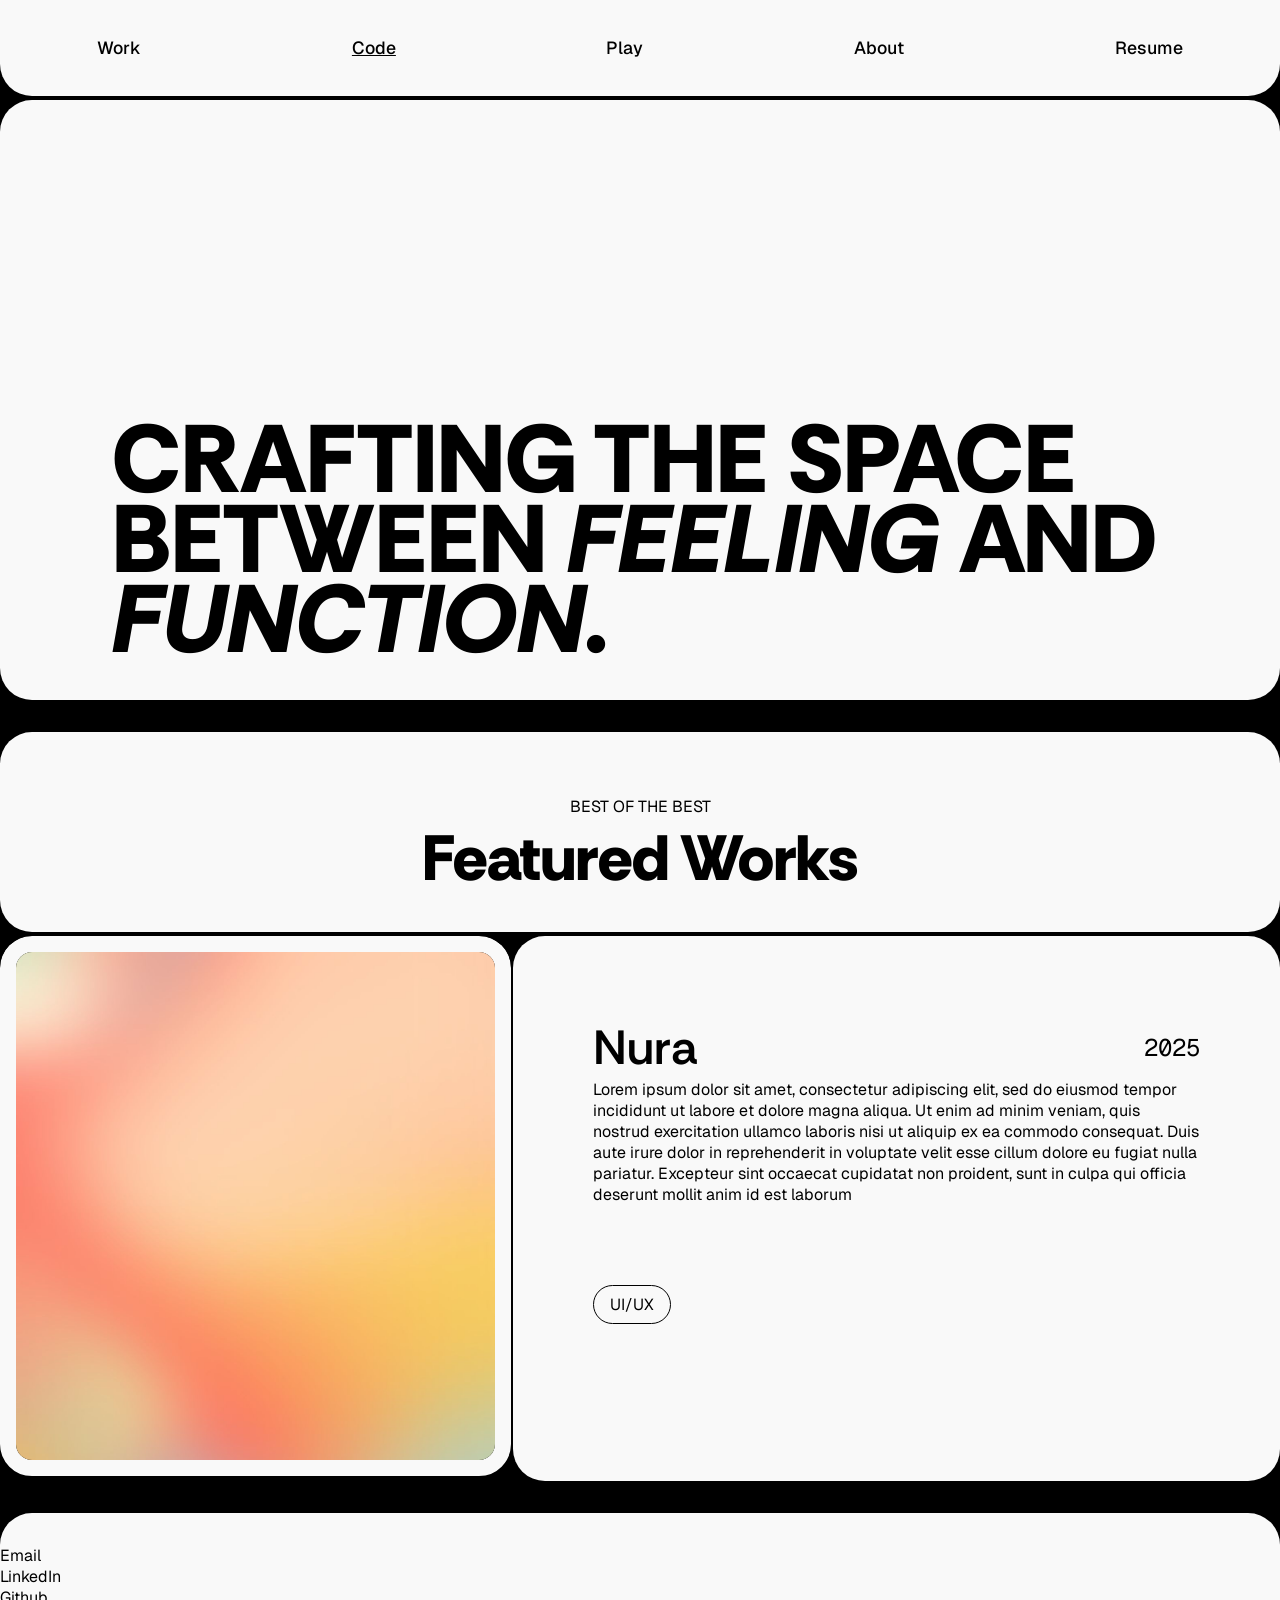
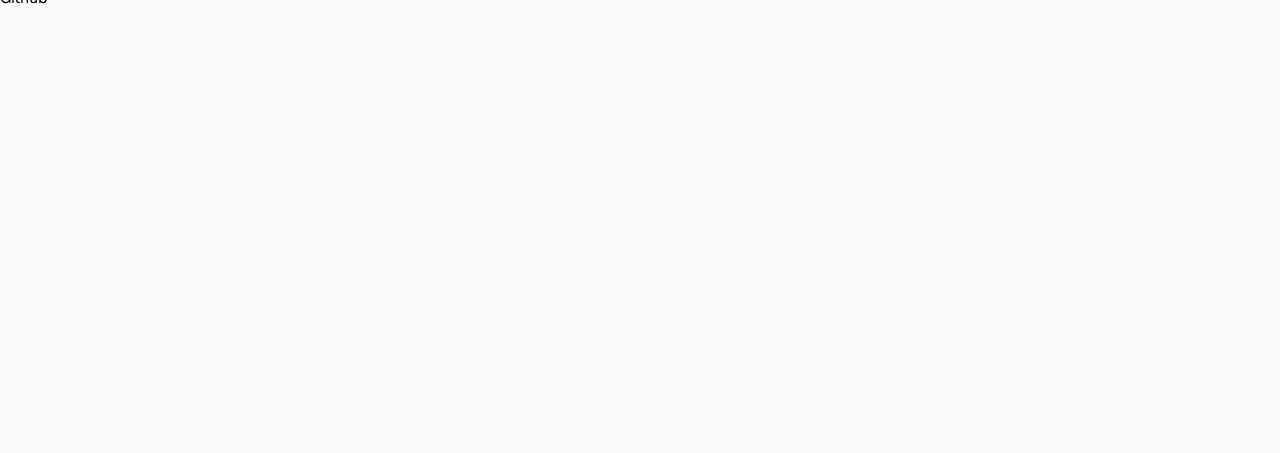
==== index.html @ 6d48b1a0 "updated for mobile first" ====
<!DOCTYPE html>
<html lang="en">

<head>
	<meta charset="UTF-8">
	<meta name="viewport" content="width=device-width, initial-scale=1.0">
	<!-- META TAG https://typography-interaction-2526.github.io/topic/responsive/#viewport-meta-tag -->
	
    <link rel="stylesheet" href="reset.css">
	<link rel="stylesheet" href="style.css">
    <script defer src="main.js"></script>
    
    <!-- FONTS -->
    <link rel="preconnect" href="https://fonts.googleapis.com">
    <link rel="preconnect" href="https://fonts.gstatic.com" crossorigin>
    <link href="https://fonts.googleapis.com/css2?family=Geist+Mono:wght@100..900&family=Geist:wght@100..900&family=Rethink+Sans:ital,wght@0,400..800;1,400..800&display=swap" rel="stylesheet">
	
    <!-- ==============FONTS ============== -->
	
	<title>Test portfolio page</title>
</head>
<body>
    <header>
<nav>
    <ul>
        <li>
            Work
        </li>
        <li>
            <a href="">Code</a>
        </li>
        <li>
            Play
        </li>
        <li>
            About
        </li>
        <li>
            Resume
        </li>
    </ul>
</nav>
    </header>

    <main>
    <section class="hero">
        <h1>Crafting the space between <em>feeling</em> and <em>function</em>.</h1>
    </section>

    <section class="projects">
        <hgroup class="project-header">
            <p class="micro-text">Best of the Best</p>
            <h2>Featured Works</h2>
        </hgroup>
        <ul>
        <li>
            <div class="project-image">
                <img src="/assets/image-test.jpg" alt="">
              </div>
                <section class="project-info">
                    <div class="heading-date">
                        <h3>Nura</h3>
                        <p class="date">2025</p>
                    </div>
                    <p class="bio">Lorem ipsum dolor sit amet, consectetur adipiscing elit, sed do eiusmod tempor incididunt ut labore et dolore magna aliqua. Ut enim ad minim veniam, quis nostrud exercitation ullamco laboris nisi ut aliquip ex ea commodo consequat. Duis aute irure dolor in reprehenderit in voluptate velit esse cillum dolore eu fugiat nulla pariatur. Excepteur sint occaecat cupidatat non proident, sunt in culpa qui officia deserunt mollit anim id est laborum</p>

                    <p class="tag">UI/UX</p>
                </section>
            </li>
        </ul>
    </section>
<p></p>
    </main>

    <footer>
<section class="socials">
    <ul>
        <li>
            Email
        </li>
        <li>
            LinkedIn
        </li>
        <li>
            Github
        </li>
    </ul>
</section>
    </footer>
</body>
</html>
---- style.css ----
:root {
  --black: #000000;
}

body {
font-family: "Geist",sans-serif;

  scroll-behavior: smooth;
  background-color: var(--black);
}

header {
  nav {
    ul {
      font-size: 1.1rem;
      font-weight: 500;
      display: flex;
      justify-content: space-around;
      align-items: center;
      
      
      gap: 1rem;
      padding-top: 2rem;
      padding-bottom: 2rem;
      margin-bottom: .25rem;
      
      background-color: #f9f9f9;
      border-radius: 0 0 2rem 2rem;


      li {
        /* Reset strips li styles — re-apply so your rules take effect */
        text-align: center;
        padding: 0.25em 0.5em;
        color: inherit;
      }

      a {
        color: inherit;
        text-decoration: underline;
      }
    }
  }
}

main {
  .hero {
    background-color: #f9f9f9;
    border-radius: 2rem;
    margin-bottom: 0.25rem;

    /* Mobile-first heading */
    h1 {
      padding: 4rem 1.75rem 2.5rem;
      font-family: "Rethink Sans", sans-serif;
      font-size: 2.4rem;
      font-weight: 800;
      line-height: 1.15;
      text-transform: uppercase;

      em {
        font-style: italic;
      }
    }
  }
}

.projects {
  .project-header {
    background-color: #f9f9f9;
    border-radius: 2rem;
    padding-top: 2rem;
    padding-bottom: 2rem;
    margin-bottom: 0.25rem;
    margin-top: 2rem;

    text-align: center;

    .micro-text {
      text-transform: uppercase;
      padding-top: 2rem;
    }

    h2 {
      font-family: "Rethink Sans";
      font-weight: 800;
      font-size: 4rem;
    }
  }

  /* li is inside .projects ul, not .project-header — selector must match HTML */
  ul {
      margin-bottom: 2rem;
  
    li {
      display: flex;
      /* Mobile-first: stack image and content */
      flex-direction: column;
      margin-bottom: 1rem;
      
      .project-info {
      /* Mobile-first: full width below image */
      width: 100%;
      background-color: #f9f9f9;
      border-radius: 2rem;

      padding: 2rem;

      .heading-date{
        display: flex;
        align-items:center;
        justify-content: space-between;
        gap: 1rem;
      
            h3{
            font-family: "Rethink Sans";
            text-transform: capitalize;
            font-weight: 600;
            font-size: 3rem;
          }
          p.date {
            font-family: "Geist Mono";
            font-size: 1.5rem;
          }
        }

        .tag {
          display: inline-block;
          margin-top: 5rem;
          padding: 0.5rem;
          padding-left: 1rem;
          padding-right: 1rem;
          border: 1px solid #000000; 
          border-radius: 2rem;  
        }
    }

    /* Sourced from :https://codepen.io/keralpatel/pen/BajqRWK */

      /* Shine sweep (ONLY on hover) — keeps your existing img styling exactly */
      .project-image {
        position: relative;
        display: inline-block; /* shrink-wrap to the img so its size stays identical */
        border-radius: 2rem;   /* matches your img radius */
        overflow: hidden;      /* clips the shine sweep */
        margin-right: .1rem;  /* keeps your original spacing */
      }

      .project-image::before {
        content: '';
        position: absolute;
        top: 0;
        left: 0;
        height: 100%;
        width: 45%;
        pointer-events: none;
        opacity: 0;
        transform: translateX(-160%) skewX(-25deg);
        background: linear-gradient(
          to right,
          rgba(255, 255, 255, 0.0) 0%,
          rgba(255, 255, 255, 0.14) 35%,
          rgba(255, 255, 255, 0.55) 50%,
          rgba(255, 255, 255, 0.14) 65%,
          rgba(255, 255, 255, 0.0) 100%
        );
      }

      .project-image:hover::before,
      .project-image:focus-within::before {
        opacity: 1;
        animation: shine-sweep 900ms ease-in-out;
      }

      img {
        /* Mobile-first image: full width, shorter height */
        width: 100%;
        height: 40vh;
        border-radius: 2rem;
        object-fit: cover;
        overflow: hidden;
        border: 1rem solid #f9f9f9;}
    }
  }
}

footer {
  height: 60vh;
  padding-top: 2rem;
  padding-bottom: 2rem;
  
  background-color: #f9f9f9;
  border-radius: 2rem 2rem 0 0;
}


@keyframes shine-sweep {
  0%   { transform: translateX(-160%) skewX(-25deg); }
  100% { transform: translateX(320%)  skewX(-25deg); }
}

@media (prefers-reduced-motion: reduce) {
  .project-image::before {
    animation: none !important;
    opacity: 0 !important;
  }
}


/* media queries */
@media (min-width: 768px) {
  /* Tablet/desktop hero heading (original large style) */
  main .hero h1 {
    padding-top: 20rem;
    padding-left: 7rem;
    padding-right: 4rem;
    font-size: 4.5rem;
    line-height: 4.2rem;
  }

  /* Projects: side‑by‑side layout on wider screens */
  .projects ul li {
    flex-direction: row;
  }

  .projects ul li .project-info {
    width: 60vw;
    padding: 5rem;
  }

  .projects ul li img {
    width: 40vw;
    height: 60vh;
  }
}

@media (min-width: 1200px) {
  /* Slightly larger hero on big desktops */
  main .hero h1 {
    font-size: 6rem;
    line-height: 5rem;
  }
}
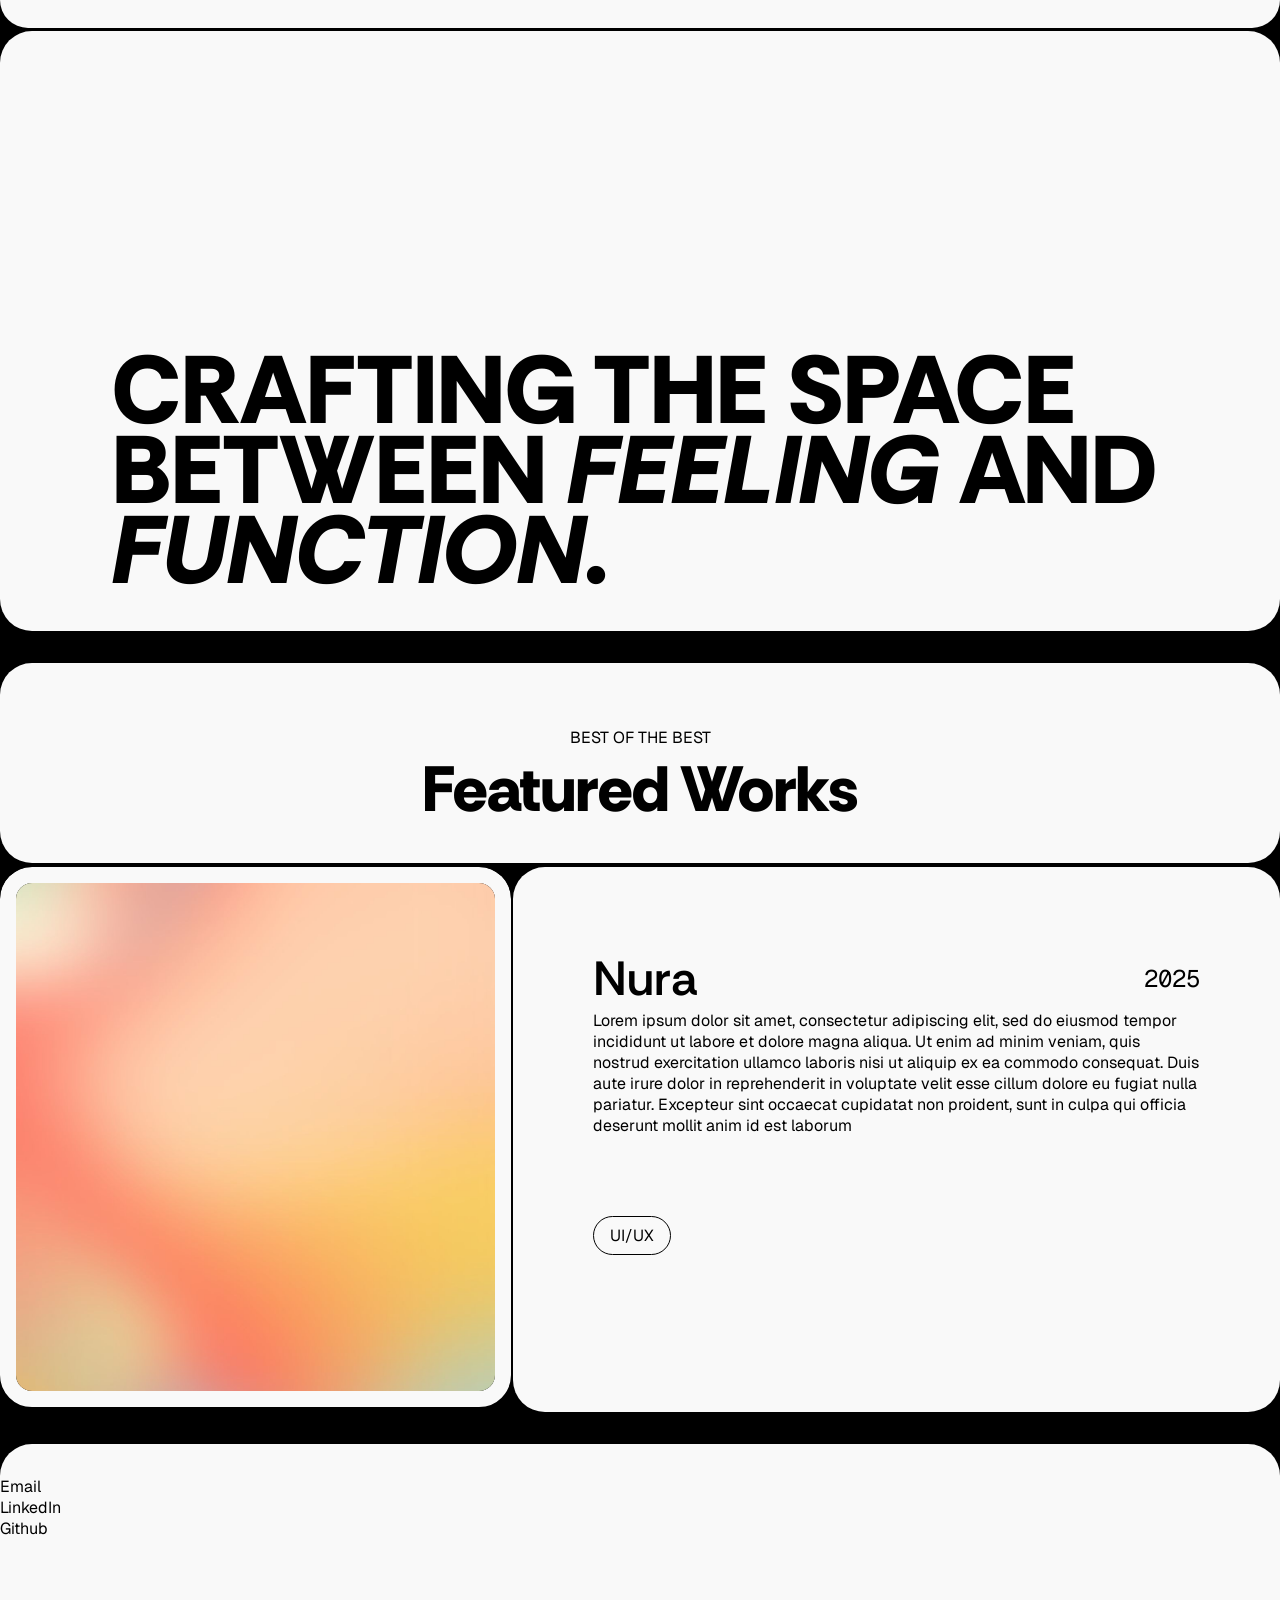
==== commit 2ec2fafb: "Refactor header layout and improve mobile navigation; implement hamburger menu with transition effec" ====
--- a/index.html
+++ b/index.html
@@ -21,25 +21,29 @@
 </head>
 <body>
     <header>
-<nav>
-    <ul>
-        <li>
-            Work
-        </li>
-        <li>
-            <a href="">Code</a>
-        </li>
-        <li>
-            Play
-        </li>
-        <li>
-            About
-        </li>
-        <li>
-            Resume
-        </li>
-    </ul>
-</nav>
+        <!-- Mobile hamburger menu button -->
+        <svg class="ham hamRotate ham4" viewBox="0 0 100 100" width="48" onclick="this.classList.toggle('active')">
+          <path
+            class="line top"
+            d="m 70,33 h -40 c 0,0 -8.5,-0.149796 -8.5,8.5 0,8.649796 8.5,8.5 8.5,8.5 h 20 v -20" />
+          <path
+            class="line middle"
+            d="m 70,50 h -40" />
+          <path
+            class="line bottom"
+            d="m 30,67 h 40 c 0,0 8.5,0.149796 8.5,-8.5 0,-8.649796 -8.5,-8.5 -8.5,-8.5 h -20 v 20" />
+        </svg>
+
+        <!-- Main navigation (visible on desktop, toggled by ham on mobile) -->
+        <nav>
+            <ul>
+                <li>Work</li>
+                <li><a href="">Code</a></li>
+                <li>Play</li>
+                <li>About</li>
+                <li>Resume</li>
+            </ul>
+        </nav>
     </header>
 
     <main>
--- a/style.css
+++ b/style.css
@@ -3,33 +3,85 @@
 }
 
 body {
-font-family: "Geist",sans-serif;
-
+  font-family: "Geist", sans-serif;
   scroll-behavior: smooth;
   background-color: var(--black);
 }
 
+/* Base styles for hamburger */
+.ham {
+  cursor: pointer;
+  -webkit-tap-highlight-color: transparent;
+  transition: transform 400ms;
+  -moz-user-select: none;
+  -webkit-user-select: none;
+  -ms-user-select: none;
+  user-select: none;
+}
+
+.hamRotate.active {
+  transform: rotate(45deg);
+}
+
+.line {
+  fill: none;
+  transition: stroke-dasharray 400ms, stroke-dashoffset 400ms;
+  stroke: #000;
+  stroke-width: 5.5;
+  stroke-linecap: round;
+}
+
+.ham4 .top {
+  stroke-dasharray: 40 121;
+}
+
+.ham4 .bottom {
+  stroke-dasharray: 40 121;
+}
+
+.ham4.active .top {
+  stroke-dashoffset: -68px;
+}
+
+.ham4.active .bottom {
+  stroke-dashoffset: -68px;
+}
+
 header {
+  position: relative;
+  display: flex;
+  flex-direction: column;
+  align-items: flex-start;
+  padding: 1rem 1.5rem 0.75rem;
+  background-color: #f9f9f9;
+  border-radius: 0 0 2rem 2rem;
+
+  margin-bottom: .2rem;
+
+  /* Mobile: show hamburger, keep nav collapsed by default */
   nav {
+    display: block;
+    max-height: 0;
+    opacity: 0;
+    overflow: hidden;
+    pointer-events: none;
+    transform: translateY(-0.25rem);
+    transition:
+      max-height 260ms ease,
+      opacity 200ms ease,
+      transform 200ms ease;
+
     ul {
       font-size: 1.1rem;
       font-weight: 500;
       display: flex;
-      justify-content: space-around;
-      align-items: center;
-      
-      
+      flex-direction: column;
       gap: 1rem;
-      padding-top: 2rem;
-      padding-bottom: 2rem;
-      margin-bottom: .25rem;
-      
+      margin-top: 1rem;
+      padding: 1.5rem 1rem;
       background-color: #f9f9f9;
-      border-radius: 0 0 2rem 2rem;
-
 
       li {
-        /* Reset strips li styles — re-apply so your rules take effect */
         text-align: center;
         padding: 0.25em 0.5em;
         color: inherit;
@@ -41,6 +93,18 @@
       }
     }
   }
+}
+
+/* When hamburger is active, reveal the nav on mobile */
+.ham.active + nav {
+  max-height: 500px;
+  opacity: 1;
+  pointer-events: auto;
+  transform: translateY(0);
+}
+
+header .ham {
+  align-self: flex-end;
 }
 
 main {
@@ -82,9 +146,10 @@
     }
 
     h2 {
+      /* Mobile-first: smaller section heading */
       font-family: "Rethink Sans";
       font-weight: 800;
-      font-size: 4rem;
+      font-size: 2.2rem;
     }
   }
 
@@ -218,6 +283,36 @@
     line-height: 4.2rem;
   }
 
+  /* Tablet/desktop: restore large section heading size */
+  .projects .project-header h2 {
+    font-size: 4rem;
+  }
+
+  /* Tablet/desktop: hide hamburger, show horizontal nav */
+  header {
+    justify-content: center;
+  }
+
+  header .ham {
+    display: none;
+  }
+
+  header nav {
+    display: block;
+  }
+
+  header nav ul {
+    flex-direction: row;
+    justify-content: space-around;
+    align-items: center;
+    gap: 1rem;
+    margin-top: 0;
+    padding-top: 2rem;
+    padding-bottom: 2rem;
+    background-color: #f9f9f9;
+    border-radius: 0 0 2rem 2rem;
+  }
+
   /* Projects: side‑by‑side layout on wider screens */
   .projects ul li {
     flex-direction: row;
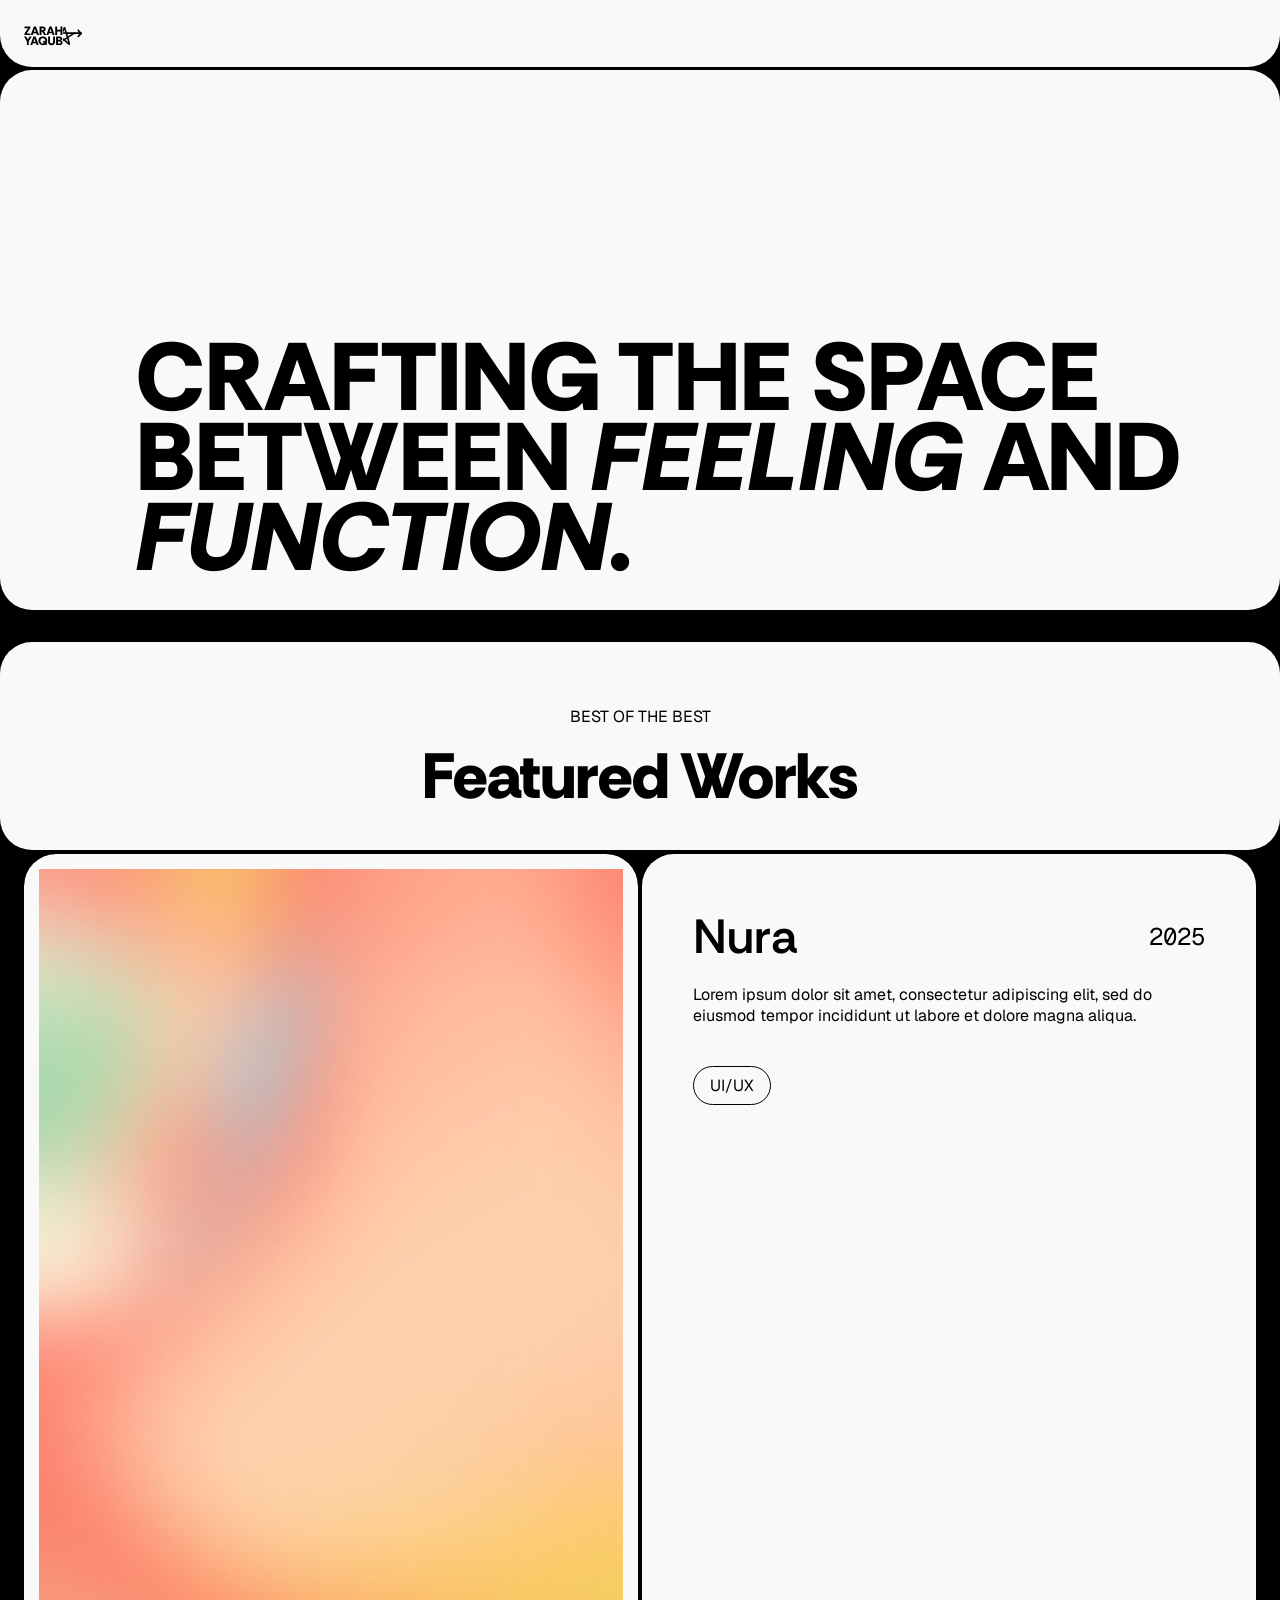
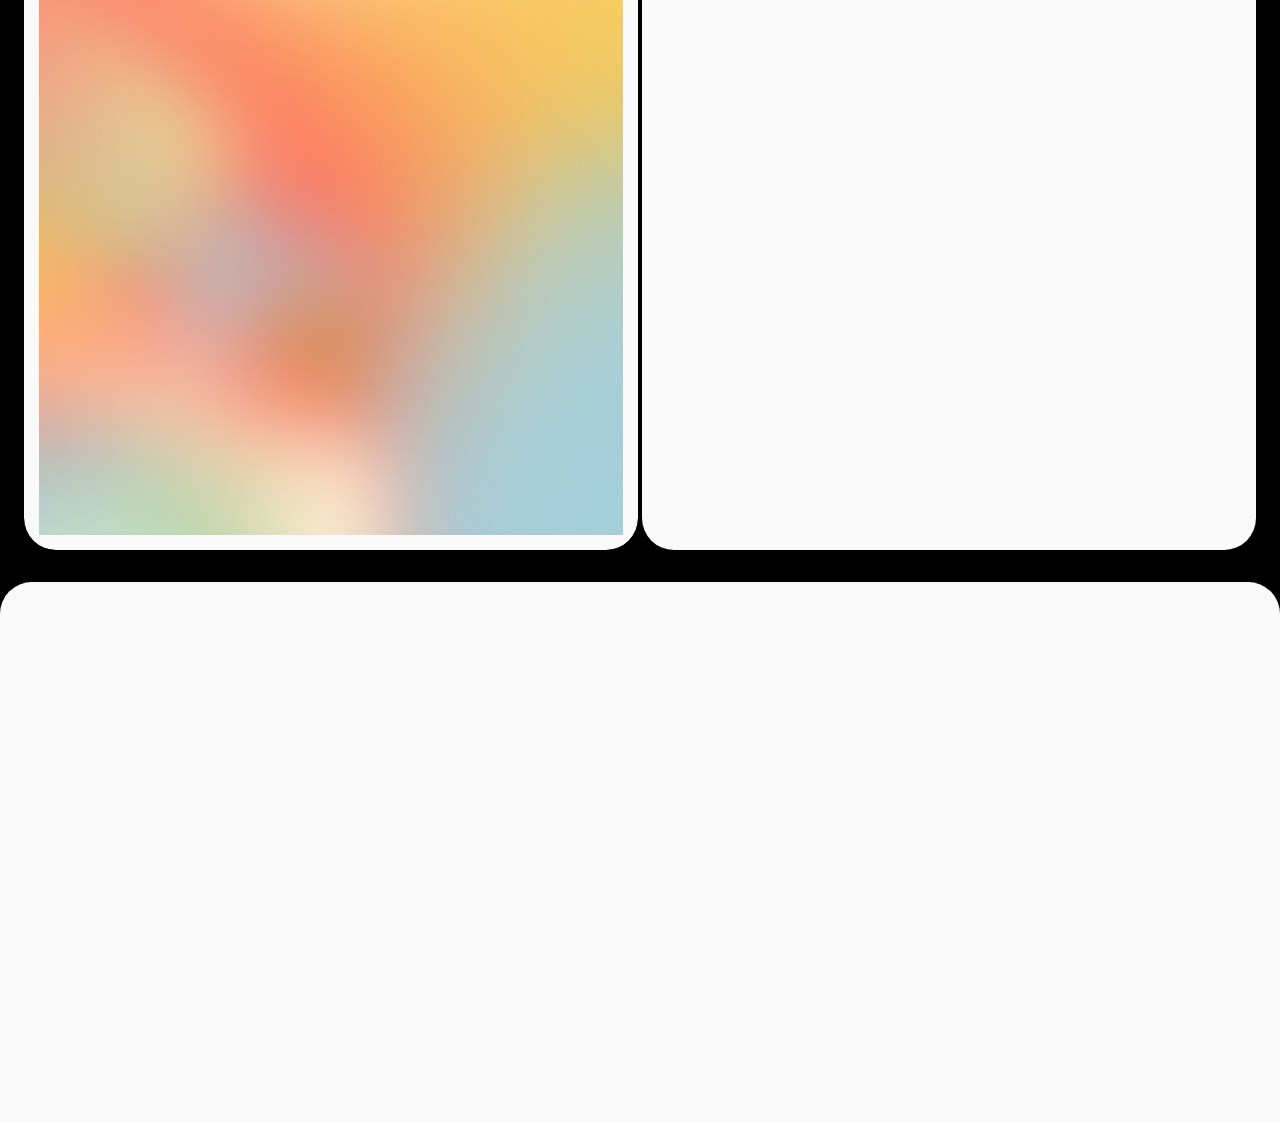
==== commit 36bef36e: "updte" ====
--- a/index.html
+++ b/index.html
@@ -1,95 +1,84 @@
 <!DOCTYPE html>
 <html lang="en">
+<head>
+  <meta charset="UTF-8">
+  <meta name="viewport" content="width=device-width, initial-scale=1.0">
 
-<head>
-	<meta charset="UTF-8">
-	<meta name="viewport" content="width=device-width, initial-scale=1.0">
-	<!-- META TAG https://typography-interaction-2526.github.io/topic/responsive/#viewport-meta-tag -->
-	
-    <link rel="stylesheet" href="reset.css">
-	<link rel="stylesheet" href="style.css">
-    <script defer src="main.js"></script>
-    
-    <!-- FONTS -->
-    <link rel="preconnect" href="https://fonts.googleapis.com">
-    <link rel="preconnect" href="https://fonts.gstatic.com" crossorigin>
-    <link href="https://fonts.googleapis.com/css2?family=Geist+Mono:wght@100..900&family=Geist:wght@100..900&family=Rethink+Sans:ital,wght@0,400..800;1,400..800&display=swap" rel="stylesheet">
-	
-    <!-- ==============FONTS ============== -->
-	
-	<title>Test portfolio page</title>
+  <link rel="stylesheet" href="reset.css">
+  <link rel="stylesheet" href="style.css">
+  <script defer src="main.js"></script>
+
+  <link rel="preconnect" href="https://fonts.googleapis.com">
+  <link rel="preconnect" href="https://fonts.gstatic.com" crossorigin>
+  <link href="https://fonts.googleapis.com/css2?family=Geist+Mono:wght@100..900&family=Geist:wght@100..900&family=Rethink+Sans:ital,wght@0,400..800;1,400..800&display=swap" rel="stylesheet">
+
+  <title>Test portfolio page</title>
 </head>
+
 <body>
-    <header>
-        <!-- Mobile hamburger menu button -->
-        <svg class="ham hamRotate ham4" viewBox="0 0 100 100" width="48" onclick="this.classList.toggle('active')">
-          <path
-            class="line top"
-            d="m 70,33 h -40 c 0,0 -8.5,-0.149796 -8.5,8.5 0,8.649796 8.5,8.5 8.5,8.5 h 20 v -20" />
-          <path
-            class="line middle"
-            d="m 70,50 h -40" />
-          <path
-            class="line bottom"
-            d="m 30,67 h 40 c 0,0 8.5,0.149796 8.5,-8.5 0,-8.649796 -8.5,-8.5 -8.5,-8.5 h -20 v 20" />
-        </svg>
+  <header>
+    <nav>
+      <div class="nav-top">
+        <a href="/" class="logo">
+          <img src="assets/LOGO.svg" alt="" width="59" height="20">
+        </a>
 
-        <!-- Main navigation (visible on desktop, toggled by ham on mobile) -->
-        <nav>
-            <ul>
-                <li>Work</li>
-                <li><a href="">Code</a></li>
-                <li>Play</li>
-                <li>About</li>
-                <li>Resume</li>
-            </ul>
-        </nav>
-    </header>
+        <!-- Native HTML control (better than onclick on svg) -->
+        <button class="menu-toggle" type="button">
+          <svg class="ham hamRotate ham4" viewBox="0 0 100 100" width="48">
+            <path class="line top"
+              d="m 70,33 h -40 c 0,0 -8.5,-0.149796 -8.5,8.5 0,8.649796 8.5,8.5 8.5,8.5 h 20 v -20" />
+            <path class="line middle" d="m 70,50 h -40" />
+            <path class="line bottom"
+              d="m 30,67 h 40 c 0,0 8.5,0.149796 8.5,-8.5 0,-8.649796 -8.5,-8.5 -8.5,-8.5 h -20 v 20" />
+          </svg>
+        </button>
+      </div>
 
-    <main>
+      <ul>
+        <li><a href="#">Work</a></li>
+        <li><a href="#">Code</a></li>
+        <li><a href="#">Play</a></li>
+        <li><a href="#">About</a></li>
+        <li><a href="#">Resume</a></li>
+      </ul>
+    </nav>
+  </header>
+
+  <main>
     <section class="hero">
-        <h1>Crafting the space between <em>feeling</em> and <em>function</em>.</h1>
+      <h1>Crafting the space between <em>feeling</em> and <em>function</em>.</h1>
     </section>
 
     <section class="projects">
-        <hgroup class="project-header">
-            <p class="micro-text">Best of the Best</p>
-            <h2>Featured Works</h2>
-        </hgroup>
-        <ul>
+      <hgroup class="project-header">
+        <p class="micro-text">Best of the Best</p>
+        <h2>Featured Works</h2>
+      </hgroup>
+
+      <ul>
         <li>
-            <div class="project-image">
-                <img src="/assets/image-test.jpg" alt="">
-              </div>
-                <section class="project-info">
-                    <div class="heading-date">
-                        <h3>Nura</h3>
-                        <p class="date">2025</p>
-                    </div>
-                    <p class="bio">Lorem ipsum dolor sit amet, consectetur adipiscing elit, sed do eiusmod tempor incididunt ut labore et dolore magna aliqua. Ut enim ad minim veniam, quis nostrud exercitation ullamco laboris nisi ut aliquip ex ea commodo consequat. Duis aute irure dolor in reprehenderit in voluptate velit esse cillum dolore eu fugiat nulla pariatur. Excepteur sint occaecat cupidatat non proident, sunt in culpa qui officia deserunt mollit anim id est laborum</p>
+          <div class="project-image">
+            <img src="assets/image-test.jpg" alt="">
+          </div>
 
-                    <p class="tag">UI/UX</p>
-                </section>
-            </li>
-        </ul>
+          <section class="project-info">
+            <div class="heading-date">
+              <h3>Nura</h3>
+              <p class="date">2025</p>
+            </div>
+
+            <p class="bio">
+              Lorem ipsum dolor sit amet, consectetur adipiscing elit, sed do eiusmod tempor incididunt ut labore et dolore magna aliqua.
+            </p>
+
+            <p class="tag">UI/UX</p>
+          </section>
+        </li>
+      </ul>
     </section>
-<p></p>
-    </main>
+  </main>
 
-    <footer>
-<section class="socials">
-    <ul>
-        <li>
-            Email
-        </li>
-        <li>
-            LinkedIn
-        </li>
-        <li>
-            Github
-        </li>
-    </ul>
-</section>
-    </footer>
+  <footer></footer>
 </body>
-</html>+</html>
--- a/style.css
+++ b/style.css
@@ -1,15 +1,90 @@
-:root {
+/* ==========================================================================
+   MOBILE-FIRST (NO nesting) — works in every browser
+   Fixes:
+   1) Nav: mobile collapses/expands; desktop logo left + equally spaced menu items
+   2) Projects: stack on mobile; side-by-side on desktop; image + info always same size
+   3) Shine: triggers on hover/focus of the whole project <li>
+   ========================================================================== */
+
+:root{
   --black: #000000;
-}
-
-body {
-  font-family: "Geist", sans-serif;
+  --text: #000000;
+  --surface: #f9f9f9;
+
+  --r: 1rem;
+
+  --page-pad: 1.5rem;
+  --card-gap: 0.25rem;
+
+  /* shared pane sizing (image + info)
+     Mobile-first: card ≈ 50vh */
+  --pane-min-h: 50vh;
+  --img-border: 1rem;
+}
+
+/* Keep this even with reset.css */
+html { box-sizing: border-box; }
+
+body{
+  font-family: "Geist", system-ui, -apple-system, Segoe UI, Roboto, Arial, sans-serif;
   scroll-behavior: smooth;
   background-color: var(--black);
-}
-
-/* Base styles for hamburger */
-.ham {
+  margin: 0;
+  min-width: 100%;
+  overflow-x: hidden;
+}
+
+/* ─────────────────────────────────────────────────────────────
+   HEADER + NAV
+   ───────────────────────────────────────────────────────────── */
+
+header{
+  position: relative;
+  width: 100%;
+  max-width: 100vw;
+  display: flex;
+  flex-direction: column;
+  align-items: flex-start;
+  padding: 1rem var(--page-pad) 0.75rem;
+  background-color: var(--surface);
+  border-radius: 0 0 var(--r) var(--r);
+  margin-bottom: 0.2rem;
+}
+
+header nav{ width: 100%; }
+
+header nav .nav-top{
+  display: flex;
+  justify-content: space-between;
+  align-items: center;
+  width: 100%;
+}
+
+header nav .logo{
+  display: block;
+  line-height: 0;
+}
+
+header nav .logo img{
+  display: block;
+  width: auto;
+  max-height: clamp(1.75rem, 4vw, 2.25rem);
+  object-fit: contain;
+}
+
+/* Button is the clickable control (native HTML) */
+header nav .menu-toggle{
+  display: inline-flex;
+  align-items: center;
+  justify-content: center;
+  background: none;
+  border: 0;
+  padding: 0;
+  line-height: 0;
+}
+
+/* Hamburger icon */
+.ham{
   cursor: pointer;
   -webkit-tap-highlight-color: transparent;
   transition: transform 400ms;
@@ -18,12 +93,9 @@
   -ms-user-select: none;
   user-select: none;
 }
-
-.hamRotate.active {
-  transform: rotate(45deg);
-}
-
-.line {
+.hamRotate.active{ transform: rotate(45deg); }
+
+.line{
   fill: none;
   transition: stroke-dasharray 400ms, stroke-dashoffset 400ms;
   stroke: #000;
@@ -31,251 +103,234 @@
   stroke-linecap: round;
 }
 
-.ham4 .top {
-  stroke-dasharray: 40 121;
-}
-
-.ham4 .bottom {
-  stroke-dasharray: 40 121;
-}
-
-.ham4.active .top {
-  stroke-dashoffset: -68px;
-}
-
-.ham4.active .bottom {
-  stroke-dashoffset: -68px;
-}
-
-header {
+.ham4 .top,
+.ham4 .bottom{ stroke-dasharray: 40 121; }
+
+.ham4.active .top,
+.ham4.active .bottom{ stroke-dashoffset: -68px; }
+
+/* Mobile: CLOSED by default */
+header nav ul{
+  display: none;
+  flex-direction: column;
+  gap: 1rem;
+
+  margin: 1rem 0 0;
+  padding: 1.5rem 1rem;
+
+  background-color: var(--surface);
+  color: var(--text);
+
+  font-size: 1.1rem;
+  font-weight: 500;
+}
+
+header nav.is-open ul{ display: flex; }
+
+header nav ul li{
+  text-align: left;
+  padding: 0.25em 0.5em;
+  color: inherit;
+}
+
+header nav ul a{
+  display: block;
+  color: inherit;
+  text-decoration: underline;
+}
+
+/* ─────────────────────────────────────────────────────────────
+   HERO
+   ───────────────────────────────────────────────────────────── */
+
+main .hero{
+  height: 60vh;
+  display: flex;
+  flex-direction: column;
+  justify-content: flex-end;
+  padding: 0 var(--page-pad) 2rem;
+  background-color: var(--surface);
+  border-radius: var(--r);
+  margin-bottom: var(--card-gap);
+}
+
+main .hero h1{
+  margin: 0;
+  max-width: 100%;
+  font-family: "Rethink Sans", system-ui, -apple-system, Segoe UI, Roboto, Arial, sans-serif;
+  font-size: clamp(1.5rem, 5.5vw, 2.4rem);
+  font-weight: 800;
+  line-height: 1.15;
+  text-transform: uppercase;
+  overflow-wrap: break-word;
+  word-break: break-word;
+}
+
+main .hero h1 em{ font-style: italic; }
+
+/* ─────────────────────────────────────────────────────────────
+   PROJECTS
+   ───────────────────────────────────────────────────────────── */
+
+.projects .project-header{
+  background-color: var(--surface);
+  border-radius: var(--r);
+  padding: 2rem 0;
+  margin: 2rem 0 var(--card-gap);
+  text-align: center;
+}
+
+.projects .project-header .micro-text{
+  text-transform: uppercase;
+  padding-top: 2rem;
+}
+
+.projects .project-header h2{
+  font-family: "Rethink Sans", system-ui, -apple-system, Segoe UI, Roboto, Arial, sans-serif;
+  font-weight: 800;
+  font-size: 2.2rem;
+  margin: 0.5rem 0 0;
+}
+
+.projects ul{
+  margin: 0 0 2rem;
+  padding: 0 var(--page-pad);
+}
+
+.projects ul li{
+  /* Mobile-first: STACK */
+  display: grid;
+  grid-template-columns: 1fr;
+  gap: var(--card-gap);
+  margin-bottom: 1rem;
+  align-items: stretch;
+}
+
+/* ✅ Shine triggers on the WHOLE <li> */
+.projects ul li:is(:hover, :focus-within) .project-image::before{
+  opacity: 1;
+  animation: shine-sweep 900ms ease-in-out;
+}
+
+/* shared pane sizing */
+.projects ul li .project-image,
+.projects ul li .project-info{
+  min-height: var(--pane-min-h);
+  border-radius: var(--r);
+}
+
+/* image pane */
+.projects ul li .project-image{
   position: relative;
-  display: flex;
-  flex-direction: column;
-  align-items: flex-start;
-  padding: 1rem 1.5rem 0.75rem;
-  background-color: #f9f9f9;
-  border-radius: 0 0 2rem 2rem;
-
-  margin-bottom: .2rem;
-
-  /* Mobile: show hamburger, keep nav collapsed by default */
-  nav {
-    display: block;
-    max-height: 0;
-    opacity: 0;
-    overflow: hidden;
-    pointer-events: none;
-    transform: translateY(-0.25rem);
-    transition:
-      max-height 260ms ease,
-      opacity 200ms ease,
-      transform 200ms ease;
-
-    ul {
-      font-size: 1.1rem;
-      font-weight: 500;
-      display: flex;
-      flex-direction: column;
-      gap: 1rem;
-      margin-top: 1rem;
-      padding: 1.5rem 1rem;
-      background-color: #f9f9f9;
-
-      li {
-        text-align: center;
-        padding: 0.25em 0.5em;
-        color: inherit;
-      }
-
-      a {
-        color: inherit;
-        text-decoration: underline;
-      }
-    }
-  }
-}
-
-/* When hamburger is active, reveal the nav on mobile */
-.ham.active + nav {
-  max-height: 500px;
-  opacity: 1;
-  pointer-events: auto;
-  transform: translateY(0);
-}
-
-header .ham {
-  align-self: flex-end;
-}
-
-main {
-  .hero {
-    background-color: #f9f9f9;
-    border-radius: 2rem;
-    margin-bottom: 0.25rem;
-
-    /* Mobile-first heading */
-    h1 {
-      padding: 4rem 1.75rem 2.5rem;
-      font-family: "Rethink Sans", sans-serif;
-      font-size: 2.4rem;
-      font-weight: 800;
-      line-height: 1.15;
-      text-transform: uppercase;
-
-      em {
-        font-style: italic;
-      }
-    }
-  }
-}
-
-.projects {
-  .project-header {
-    background-color: #f9f9f9;
-    border-radius: 2rem;
-    padding-top: 2rem;
-    padding-bottom: 2rem;
-    margin-bottom: 0.25rem;
-    margin-top: 2rem;
-
-    text-align: center;
-
-    .micro-text {
-      text-transform: uppercase;
-      padding-top: 2rem;
-    }
-
-    h2 {
-      /* Mobile-first: smaller section heading */
-      font-family: "Rethink Sans";
-      font-weight: 800;
-      font-size: 2.2rem;
-    }
-  }
-
-  /* li is inside .projects ul, not .project-header — selector must match HTML */
-  ul {
-      margin-bottom: 2rem;
-  
-    li {
-      display: flex;
-      /* Mobile-first: stack image and content */
-      flex-direction: column;
-      margin-bottom: 1rem;
-      
-      .project-info {
-      /* Mobile-first: full width below image */
-      width: 100%;
-      background-color: #f9f9f9;
-      border-radius: 2rem;
-
-      padding: 2rem;
-
-      .heading-date{
-        display: flex;
-        align-items:center;
-        justify-content: space-between;
-        gap: 1rem;
-      
-            h3{
-            font-family: "Rethink Sans";
-            text-transform: capitalize;
-            font-weight: 600;
-            font-size: 3rem;
-          }
-          p.date {
-            font-family: "Geist Mono";
-            font-size: 1.5rem;
-          }
-        }
-
-        .tag {
-          display: inline-block;
-          margin-top: 5rem;
-          padding: 0.5rem;
-          padding-left: 1rem;
-          padding-right: 1rem;
-          border: 1px solid #000000; 
-          border-radius: 2rem;  
-        }
-    }
-
-    /* Sourced from :https://codepen.io/keralpatel/pen/BajqRWK */
-
-      /* Shine sweep (ONLY on hover) — keeps your existing img styling exactly */
-      .project-image {
-        position: relative;
-        display: inline-block; /* shrink-wrap to the img so its size stays identical */
-        border-radius: 2rem;   /* matches your img radius */
-        overflow: hidden;      /* clips the shine sweep */
-        margin-right: .1rem;  /* keeps your original spacing */
-      }
-
-      .project-image::before {
-        content: '';
-        position: absolute;
-        top: 0;
-        left: 0;
-        height: 100%;
-        width: 45%;
-        pointer-events: none;
-        opacity: 0;
-        transform: translateX(-160%) skewX(-25deg);
-        background: linear-gradient(
-          to right,
-          rgba(255, 255, 255, 0.0) 0%,
-          rgba(255, 255, 255, 0.14) 35%,
-          rgba(255, 255, 255, 0.55) 50%,
-          rgba(255, 255, 255, 0.14) 65%,
-          rgba(255, 255, 255, 0.0) 100%
-        );
-      }
-
-      .project-image:hover::before,
-      .project-image:focus-within::before {
-        opacity: 1;
-        animation: shine-sweep 900ms ease-in-out;
-      }
-
-      img {
-        /* Mobile-first image: full width, shorter height */
-        width: 100%;
-        height: 40vh;
-        border-radius: 2rem;
-        object-fit: cover;
-        overflow: hidden;
-        border: 1rem solid #f9f9f9;}
-    }
-  }
-}
-
-footer {
+  overflow: hidden;
+  display: flex;
+}
+
+/* shine sweep */
+.projects ul li .project-image::before{
+  content: "";
+  position: absolute;
+  inset: 0 auto 0 0;
+  width: 45%;
+  pointer-events: none;
+  opacity: 0;
+  transform: translateX(-160%) skewX(-25deg);
+  background: linear-gradient(
+    to right,
+    rgba(255,255,255,0.0) 0%,
+    rgba(255,255,255,0.14) 35%,
+    rgba(255,255,255,0.55) 50%,
+    rgba(255,255,255,0.14) 65%,
+    rgba(255,255,255,0.0) 100%
+  );
+}
+
+.projects ul li .project-image img{
+  width: 100%;
+  height: 100%;
+  display: block;
+  object-fit: cover;
+  border-radius: inherit;
+  border: var(--img-border) solid var(--surface);
+}
+
+/* info pane */
+.projects ul li .project-info{
+  background-color: var(--surface);
+  padding: 2rem;
+}
+
+.projects ul li .project-info .heading-date{
+  display: flex;
+  align-items: center;
+  justify-content: space-between;
+  gap: 1rem;
+}
+
+.projects ul li .project-info .heading-date h3{
+  font-family: "Rethink Sans", system-ui, -apple-system, Segoe UI, Roboto, Arial, sans-serif;
+  text-transform: capitalize;
+  font-weight: 600;
+  font-size: 3rem;
+  margin: 0;
+}
+
+.projects ul li .project-info .heading-date .date{
+  font-family: "Geist Mono", ui-monospace, SFMono-Regular, Menlo, monospace;
+  font-size: 1.5rem;
+  margin: 0;
+}
+
+.projects ul li .project-info .bio{ margin: 1rem 0 0; }
+
+.projects ul li .project-info .tag{
+  display: inline-block;
+  margin-top: 2.5rem;
+  padding: 0.5rem 1rem;
+  border: 1px solid var(--text);
+  border-radius: var(--r);
+}
+
+/* ─────────────────────────────────────────────────────────────
+   FOOTER
+   ───────────────────────────────────────────────────────────── */
+
+footer{
   height: 60vh;
-  padding-top: 2rem;
-  padding-bottom: 2rem;
-  
-  background-color: #f9f9f9;
-  border-radius: 2rem 2rem 0 0;
-}
-
-
-@keyframes shine-sweep {
+  padding: 2rem 0;
+  background-color: var(--surface);
+  border-radius: var(--r) var(--r) 0 0;
+}
+
+/* ─────────────────────────────────────────────────────────────
+   MOTION
+   ───────────────────────────────────────────────────────────── */
+
+@keyframes shine-sweep{
   0%   { transform: translateX(-160%) skewX(-25deg); }
   100% { transform: translateX(320%)  skewX(-25deg); }
 }
 
-@media (prefers-reduced-motion: reduce) {
-  .project-image::before {
+@media (prefers-reduced-motion: reduce){
+  .projects ul li .project-image::before{
     animation: none !important;
     opacity: 0 !important;
   }
 }
 
-
-/* media queries */
-@media (min-width: 768px) {
-  /* Tablet/desktop hero heading (original large style) */
-  main .hero h1 {
+/* ─────────────────────────────────────────────────────────────
+   DESKTOP
+   ───────────────────────────────────────────────────────────── */
+
+@media (min-width: 768px){
+  /* Desktop: slightly larger radius and shorter cards (40vh) */
+  :root{
+    --r: 2rem;
+    --pane-min-h: 40vh;
+  }
+
+  /* desktop hero */
+  main .hero h1{
     padding-top: 20rem;
     padding-left: 7rem;
     padding-right: 4rem;
@@ -283,56 +338,62 @@
     line-height: 4.2rem;
   }
 
-  /* Tablet/desktop: restore large section heading size */
-  .projects .project-header h2 {
-    font-size: 4rem;
-  }
-
-  /* Tablet/desktop: hide hamburger, show horizontal nav */
-  header {
-    justify-content: center;
-  }
-
-  header .ham {
-    display: none;
-  }
-
-  header nav {
-    display: block;
-  }
-
-  header nav ul {
+  .projects .project-header h2{ font-size: 4rem; }
+
+  /* NAV: logo left + equally spaced menu across remaining width */
+  header nav{
+    display: flex;
+    align-items: center;
+    justify-content: space-between;
+    gap: clamp(1rem, 2vw, 2rem);
+  }
+
+  header nav .nav-top{ flex: 0 0 auto; }
+  header nav .menu-toggle{ display: none; }
+
+  /* Force the menu visible on desktop even if the mobile state was closed */
+  header nav ul,
+  header nav.is-open ul{
+    display: flex;
     flex-direction: row;
-    justify-content: space-around;
     align-items: center;
-    gap: 1rem;
-    margin-top: 0;
-    padding-top: 2rem;
-    padding-bottom: 2rem;
-    background-color: #f9f9f9;
-    border-radius: 0 0 2rem 2rem;
-  }
-
-  /* Projects: side‑by‑side layout on wider screens */
-  .projects ul li {
-    flex-direction: row;
-  }
-
-  .projects ul li .project-info {
-    width: 60vw;
-    padding: 5rem;
-  }
-
-  .projects ul li img {
-    width: 40vw;
-    height: 60vh;
-  }
-}
-
-@media (min-width: 1200px) {
-  /* Slightly larger hero on big desktops */
-  main .hero h1 {
+
+    flex: 1 1 auto;
+    margin: 0;
+    padding: 0;
+    background: none;
+
+    gap: 0; /* equal spacing comes from li flex */
+  }
+
+  header nav ul li{
+    flex: 1 1 0;
+    text-align: center;
+    padding: 0;
+  }
+
+  header nav ul a{
+    padding: 0.5rem 0.75rem;
+    text-decoration: underline;
+  }
+
+  /* Projects: side-by-side with equal panes */
+  .projects ul li{
+    grid-template-columns: 1fr 1fr;
+  }
+
+  .projects ul li .project-info{
+    padding: clamp(2rem, 4vw, 5rem);
+  }
+
+  .projects ul li .project-image img{
+    border-width: clamp(0.75rem, 1.2vw, var(--img-border));
+  }
+}
+
+@media (min-width: 1200px){
+  main .hero h1{
     font-size: 6rem;
     line-height: 5rem;
   }
-}+}
